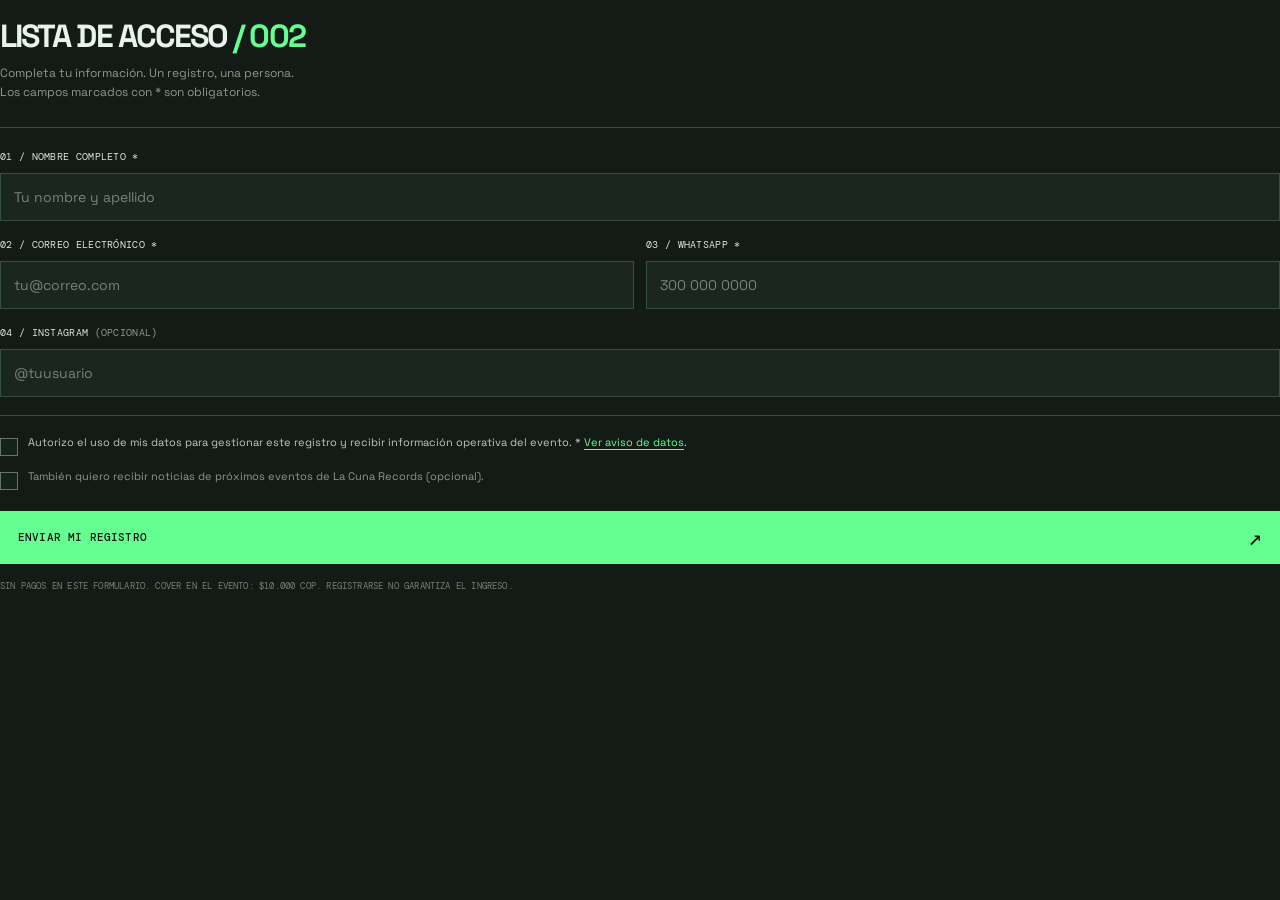
==== formulario-preview.html @ 4467b570 "Add files via upload" ====
<!doctype html>
<html lang="es">
<head>
  <base target="_blank">
  <meta charset="utf-8">
  <meta name="viewport" content="width=device-width, initial-scale=1">
  <link rel="preconnect" href="https://fonts.googleapis.com">
  <link href="https://fonts.googleapis.com/css2?family=DM+Mono:wght@400;500&family=Space+Grotesk:wght@400;500;600;700&display=swap" rel="stylesheet">
  <style>
    :root{--text:#e8f4e9;--mute:#8f978a;--accent:#65ff91;--border:#355041;--bg:#141a15;--red:#f1463c}
    *{box-sizing:border-box}html,body{margin:0;padding:0}body{font-family:'Space Grotesk',Arial,sans-serif;color:var(--text);background:var(--bg);-webkit-font-smoothing:antialiased}
    .mono{font-family:'DM Mono',monospace}.intro{padding:20px 0 25px;border-bottom:1px solid var(--border)}.intro h1{font-size:clamp(22px,3.8vw,32px);letter-spacing:-.06em;font-weight:700;line-height:1.05;margin:0 0 10px}.intro p{font-size:12px;color:var(--mute);line-height:1.6;margin:0}.fields{padding-top:22px}.field{margin-bottom:17px}.field label{display:block;font:10px 'DM Mono',monospace;color:#d8e9dc;letter-spacing:.03em;margin-bottom:10px}.field .optional{color:var(--mute)}.field input{width:100%;height:48px;border:1px solid var(--border);border-radius:0;background:#1a261f;color:#f7f7ed;font-family:inherit;font-size:14px;padding:12px 13px;outline:none;transition:border-color .2s,background .2s}.field input:focus{border-color:var(--accent);background:#22342a}.field input::placeholder{color:#7a8475}.field-grid{display:grid;grid-template-columns:1fr 1fr;gap:12px}.field input:invalid:not(:placeholder-shown){border-color:#bb6854}.checks{margin:18px 0 21px;border-top:1px solid var(--border);padding-top:19px}.check-row{display:flex;align-items:flex-start;gap:10px;margin-bottom:13px}.check-row input{appearance:none;margin:3px 0 0;flex:none;width:18px;height:18px;border:1px solid #687463;cursor:pointer;background:#15221b}.check-row input:checked{background:var(--accent);border-color:var(--accent);box-shadow:inset 0 0 0 4px #15221b}.check-row label{font-size:11px;line-height:1.45;color:#c3c8bd;cursor:pointer}.check-row label a{color:var(--accent);text-decoration:underline;text-underline-offset:3px}.check-row.secondary label{color:var(--mute)}.privacy{margin:8px 0 18px;padding:15px;background:#18261d;border:1px solid #355041;font-size:11px;line-height:1.6;color:#b6bfb0}.privacy strong{color:#eee}.privacy[hidden]{display:none}.privacy a{color:var(--accent)}.submit{border:0;width:100%;min-height:53px;background:var(--accent);color:#12150f;font:500 11px 'DM Mono',monospace;display:flex;align-items:center;justify-content:space-between;cursor:pointer;letter-spacing:.015em;padding:15px 18px;transition:background .2s}.submit:hover{background:#91ffae}.submit:disabled{opacity:.6;cursor:progress}.submit span:last-child{font-size:23px;line-height:.5}.form-caption{color:#777f73;font:9px/1.6 'DM Mono',monospace;letter-spacing:.02em;margin:15px 0 0}.notice{display:none;padding:13px;font-size:12px;line-height:1.5;margin:14px 0;color:#ffb6a0;background:#351d19;border-left:2px solid var(--red)}.notice.visible{display:block}.success{display:none;text-align:left;padding:45px 6px 30px}.success.visible{display:block}.success-star{font-size:55px;color:var(--accent);line-height:1}.success h2{font-size:40px;line-height:.95;letter-spacing:-.07em;margin:21px 0}.success p{color:#b7c0b0;font-size:14px;line-height:1.6}.success-code{background:#15221b;border:1px solid #4e574a;margin:21px 0 15px;padding:18px;font:20px 'DM Mono',monospace;color:var(--accent);display:flex;align-items:center;justify-content:space-between;gap:10px;word-break:break-all}.copy{border:0;background:transparent;color:var(--accent);font:10px 'DM Mono',monospace;cursor:pointer;padding:5px}.success-foot{font-size:11px!important;line-height:1.7!important}.honeypot{position:absolute;left:-10000px;top:-10000px;width:1px;height:1px}.loading-dot{display:inline-block;animation:blink 1s infinite}@keyframes blink{50%{opacity:.2}}
    @media(max-width:460px){.field-grid{grid-template-columns:1fr;gap:0}.intro{padding:17px 0 18px}.fields{padding-top:20px}.field{margin-bottom:15px}.field input{height:45px}.check-row label{font-size:10px}.success h2{font-size:32px}}
    @media(prefers-reduced-motion:reduce){*,*::before,*::after{animation:none!important;transition:none!important}}
  </style>
</head>
<body>
  <div id="form-view">
    <div class="intro"><h1>LISTA DE ACCESO <span style="color:var(--accent)">/ 002</span></h1><p>Completa tu informaci&oacute;n. Un registro, una persona.<br>Los campos marcados con * son obligatorios.</p></div>
    <form id="entry-form">
      <div class="fields">
        <div class="field"><label for="nombre">01 / NOMBRE COMPLETO *</label><input id="nombre" name="nombre" type="text" minlength="3" maxlength="100" placeholder="Tu nombre y apellido" autocomplete="name" required></div>
        <div class="field-grid">
          <div class="field"><label for="correo">02 / CORREO ELECTR&Oacute;NICO *</label><input id="correo" name="correo" type="email" maxlength="160" placeholder="tu@correo.com" autocomplete="email" required></div>
          <div class="field"><label for="whatsapp">03 / WHATSAPP *</label><input id="whatsapp" name="whatsapp" type="tel" maxlength="24" minlength="10" placeholder="300 000 0000" autocomplete="tel" required></div>
        </div>
        <div class="field"><label for="instagram">04 / INSTAGRAM <span class="optional">(OPCIONAL)</span></label><input id="instagram" name="instagram" type="text" maxlength="45" placeholder="@tuusuario" autocomplete="off"></div>
        <div class="honeypot" aria-hidden="true"><label for="sitioWeb">No completar</label><input id="sitioWeb" name="sitioWeb" type="text" tabindex="-1" autocomplete="off"></div>
      </div>
      <div class="checks">
        <div class="check-row"><input type="checkbox" name="consentimiento" id="consentimiento" required><label for="consentimiento">Autorizo el uso de mis datos para gestionar este registro y recibir informaci&oacute;n operativa del evento. * <a href="#" id="privacy-toggle" aria-expanded="false">Ver aviso de datos</a>.</label></div>
        <div class="privacy" id="privacy-details" hidden><strong>Uso de tus datos.</strong> La Cuna Records recopila nombre, correo, WhatsApp e Instagram opcional para gestionar inscripciones, identificar duplicados, informar novedades sobre este evento y atender solicitudes. Para consultas, actualizaci&oacute;n o eliminaci&oacute;n, contacta a <a href="https://www.instagram.com/lacunarecordz/" target="_blank" rel="noopener noreferrer">@lacunarecordz</a>. La lista de personas inscritas no es p&uacute;blica.</div>
        <div class="check-row secondary"><input type="checkbox" name="novedades" id="novedades"><label for="novedades">Tambi&eacute;n quiero recibir noticias de pr&oacute;ximos eventos de La Cuna Records (opcional).</label></div>
      </div>
      <input type="hidden" id="origen" value="">
      <input type="hidden" id="medio" value="">
      <input type="hidden" id="campana" value="">
      <input type="hidden" id="contenido" value="">
      <button class="submit" id="submit-button" type="submit"><span id="submit-label">ENVIAR MI REGISTRO</span><span aria-hidden="true">&#8599;</span></button>
      <div id="notice" class="notice" role="alert" aria-live="assertive"></div>
      <p class="form-caption">SIN PAGOS EN ESTE FORMULARIO. COVER EN EL EVENTO: $10.000 COP. REGISTRARSE NO GARANTIZA EL INGRESO.</p>
    </form>
  </div>
  <div class="success" id="success-view" aria-live="polite" tabindex="-1"><div class="success-star">&#10022;</div><h2>YA EST&Aacute;S<br>EN LA LISTA.</h2><p>Tu registro fue guardado. Conserva el siguiente c&oacute;digo para identificar tu inscripci&oacute;n.</p><div class="success-code"><span id="confirmation-code"></span><button class="copy" id="copy-code" type="button">COPIAR</button></div><p class="success-foot">Nos vemos el 28 de noviembre. Recuerda: el registro no es una entrada pagada ni garantiza el acceso. Sigue a <a href="https://www.instagram.com/lacunarecordz/" target="_blank" rel="noopener noreferrer" style="color:var(--accent)">@lacunarecordz</a> para informaci&oacute;n oficial.</p></div>
  <script>
  (function(){
    'use strict';
    var form=document.getElementById('entry-form');
    var btn=document.getElementById('submit-button');
    var label=document.getElementById('submit-label');
    var notice=document.getElementById('notice');
    var privacy=document.getElementById('privacy-details');
    var toggle=document.getElementById('privacy-toggle');
    function message(text){notice.textContent=text;notice.classList.add('visible');}
    function reset(){btn.disabled=false;label.textContent='ENVIAR MI REGISTRO';}
    toggle.addEventListener('click',function(e){e.preventDefault();privacy.hidden=!privacy.hidden;toggle.setAttribute('aria-expanded',String(!privacy.hidden));});
    form.addEventListener('submit',function(e){
      e.preventDefault();notice.classList.remove('visible');
      if(!form.checkValidity()){form.reportValidity();return;}
      var data={
        nombre:document.getElementById('nombre').value,
        correo:document.getElementById('correo').value,
        whatsapp:document.getElementById('whatsapp').value,
        instagram:document.getElementById('instagram').value,
        sitioWeb:document.getElementById('sitioWeb').value,
        consentimiento:document.getElementById('consentimiento').checked,
        novedades:document.getElementById('novedades').checked,
        origen:document.getElementById('origen').value,
        medio:document.getElementById('medio').value,
        campana:document.getElementById('campana').value,
        contenido:document.getElementById('contenido').value
      };
      // En GitHub esto es solo la vista previa, nunca fingimos haber guardado datos.
      if(!window.google||!google.script||!google.script.run){
        message('Vista previa: todavia no esta conectado Google Sheets. No se guardo ningun dato.');
        return;
      }
      btn.disabled=true;label.innerHTML='GUARDANDO<span class="loading-dot">...</span>';
      google.script.run
        .withSuccessHandler(function(res){
          if(!res||!res.ok){message((res&&res.mensaje)||'No fue posible confirmar el registro.');reset();return;}
          document.getElementById('confirmation-code').textContent=res.codigo;
          document.getElementById('form-view').hidden=true;
          var success=document.getElementById('success-view');success.classList.add('visible');success.focus();
        })
        .withFailureHandler(function(){message('No hay confirmacion de guardado. Contacta al organizador antes de volver a intentar.');reset();})
        .registrar(data);
    });
    document.getElementById('copy-code').addEventListener('click',function(){
      var codigo=document.getElementById('confirmation-code').textContent;
      if(navigator.clipboard&&navigator.clipboard.writeText){navigator.clipboard.writeText(codigo).then(function(){document.getElementById('copy-code').textContent='COPIADO';});}
      else{document.getElementById('copy-code').textContent='GUARDA EL CODIGO';}
    });
  })();
  </script>
</body>
</html>
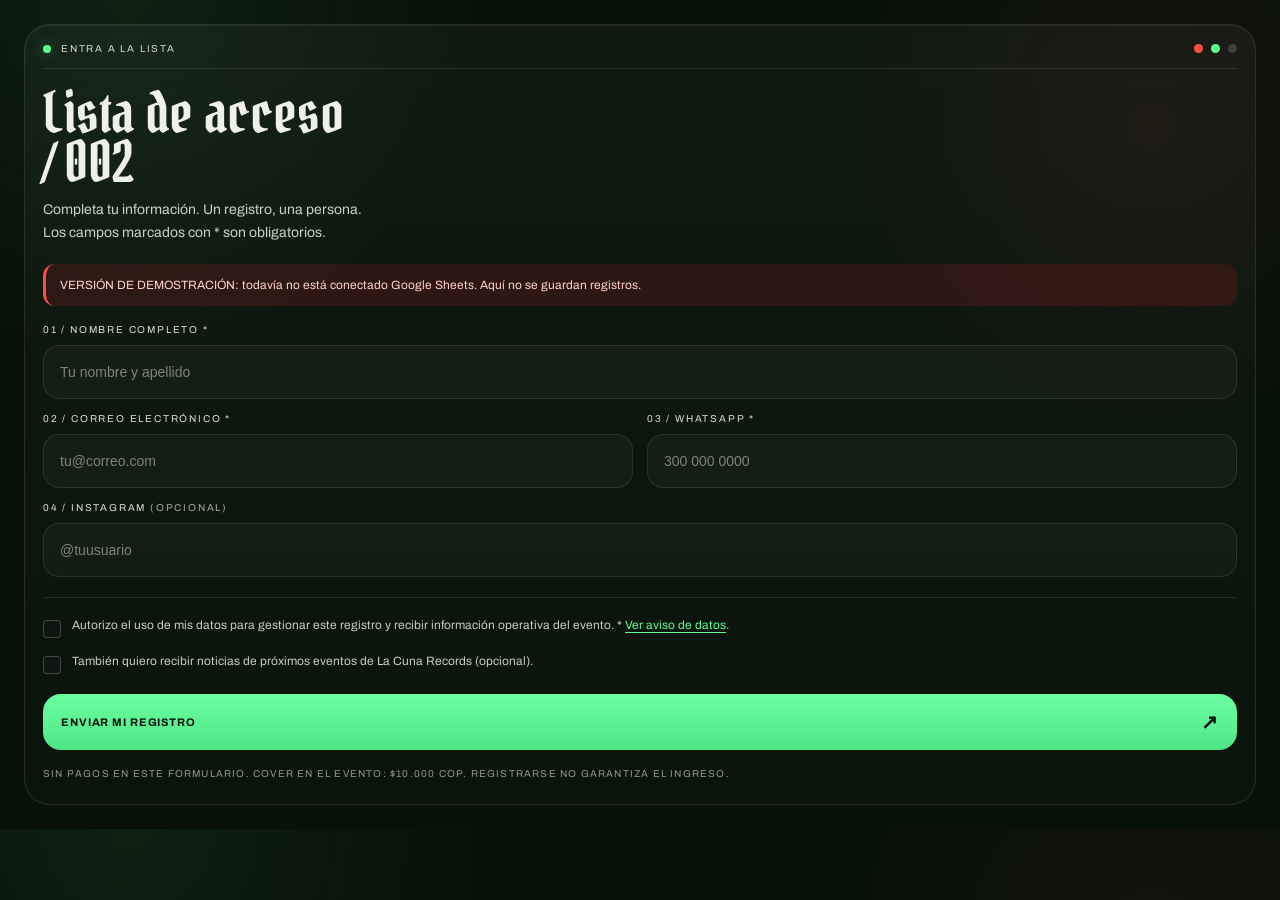
==== commit b57942e1: "Rediseño inmersivo V3: estética, experiencia y formulario (sin cambiar configuración)" ====
--- a/formulario-preview.html
+++ b/formulario-preview.html
@@ -4,44 +4,50 @@
   <base target="_blank">
   <meta charset="utf-8">
   <meta name="viewport" content="width=device-width, initial-scale=1">
-  <link rel="preconnect" href="https://fonts.googleapis.com">
-  <link href="https://fonts.googleapis.com/css2?family=DM+Mono:wght@400;500&family=Space+Grotesk:wght@400;500;600;700&display=swap" rel="stylesheet">
   <style>
-    :root{--text:#e8f4e9;--mute:#8f978a;--accent:#65ff91;--border:#355041;--bg:#141a15;--red:#f1463c}
-    *{box-sizing:border-box}html,body{margin:0;padding:0}body{font-family:'Space Grotesk',Arial,sans-serif;color:var(--text);background:var(--bg);-webkit-font-smoothing:antialiased}
-    .mono{font-family:'DM Mono',monospace}.intro{padding:20px 0 25px;border-bottom:1px solid var(--border)}.intro h1{font-size:clamp(22px,3.8vw,32px);letter-spacing:-.06em;font-weight:700;line-height:1.05;margin:0 0 10px}.intro p{font-size:12px;color:var(--mute);line-height:1.6;margin:0}.fields{padding-top:22px}.field{margin-bottom:17px}.field label{display:block;font:10px 'DM Mono',monospace;color:#d8e9dc;letter-spacing:.03em;margin-bottom:10px}.field .optional{color:var(--mute)}.field input{width:100%;height:48px;border:1px solid var(--border);border-radius:0;background:#1a261f;color:#f7f7ed;font-family:inherit;font-size:14px;padding:12px 13px;outline:none;transition:border-color .2s,background .2s}.field input:focus{border-color:var(--accent);background:#22342a}.field input::placeholder{color:#7a8475}.field-grid{display:grid;grid-template-columns:1fr 1fr;gap:12px}.field input:invalid:not(:placeholder-shown){border-color:#bb6854}.checks{margin:18px 0 21px;border-top:1px solid var(--border);padding-top:19px}.check-row{display:flex;align-items:flex-start;gap:10px;margin-bottom:13px}.check-row input{appearance:none;margin:3px 0 0;flex:none;width:18px;height:18px;border:1px solid #687463;cursor:pointer;background:#15221b}.check-row input:checked{background:var(--accent);border-color:var(--accent);box-shadow:inset 0 0 0 4px #15221b}.check-row label{font-size:11px;line-height:1.45;color:#c3c8bd;cursor:pointer}.check-row label a{color:var(--accent);text-decoration:underline;text-underline-offset:3px}.check-row.secondary label{color:var(--mute)}.privacy{margin:8px 0 18px;padding:15px;background:#18261d;border:1px solid #355041;font-size:11px;line-height:1.6;color:#b6bfb0}.privacy strong{color:#eee}.privacy[hidden]{display:none}.privacy a{color:var(--accent)}.submit{border:0;width:100%;min-height:53px;background:var(--accent);color:#12150f;font:500 11px 'DM Mono',monospace;display:flex;align-items:center;justify-content:space-between;cursor:pointer;letter-spacing:.015em;padding:15px 18px;transition:background .2s}.submit:hover{background:#91ffae}.submit:disabled{opacity:.6;cursor:progress}.submit span:last-child{font-size:23px;line-height:.5}.form-caption{color:#777f73;font:9px/1.6 'DM Mono',monospace;letter-spacing:.02em;margin:15px 0 0}.notice{display:none;padding:13px;font-size:12px;line-height:1.5;margin:14px 0;color:#ffb6a0;background:#351d19;border-left:2px solid var(--red)}.notice.visible{display:block}.success{display:none;text-align:left;padding:45px 6px 30px}.success.visible{display:block}.success-star{font-size:55px;color:var(--accent);line-height:1}.success h2{font-size:40px;line-height:.95;letter-spacing:-.07em;margin:21px 0}.success p{color:#b7c0b0;font-size:14px;line-height:1.6}.success-code{background:#15221b;border:1px solid #4e574a;margin:21px 0 15px;padding:18px;font:20px 'DM Mono',monospace;color:var(--accent);display:flex;align-items:center;justify-content:space-between;gap:10px;word-break:break-all}.copy{border:0;background:transparent;color:var(--accent);font:10px 'DM Mono',monospace;cursor:pointer;padding:5px}.success-foot{font-size:11px!important;line-height:1.7!important}.honeypot{position:absolute;left:-10000px;top:-10000px;width:1px;height:1px}.loading-dot{display:inline-block;animation:blink 1s infinite}@keyframes blink{50%{opacity:.2}}
-    @media(max-width:460px){.field-grid{grid-template-columns:1fr;gap:0}.intro{padding:17px 0 18px}.fields{padding-top:20px}.field{margin-bottom:15px}.field input{height:45px}.check-row label{font-size:10px}.success h2{font-size:32px}}
-    @media(prefers-reduced-motion:reduce){*,*::before,*::after{animation:none!important;transition:none!important}}
+    @import url('https://fonts.googleapis.com/css2?family=Archivo:wght@400;500;600;700;800;900&family=Pirata+One&display=swap');
+    :root{--bg:#071009;--panel:rgba(11,16,13,.96);--panel-2:rgba(255,255,255,.03);--line:rgba(255,255,255,.10);--text:#f0f0ea;--mute:#a2aaa3;--green:#5cff92;--red:#ff4f42}
+    *{box-sizing:border-box}html,body{margin:0;padding:0}body{font-family:'Archivo',Arial,sans-serif;color:var(--text);background:radial-gradient(circle at 10% 0%,rgba(92,255,146,.07),transparent 25%),radial-gradient(circle at 90% 15%,rgba(255,79,66,.06),transparent 22%),var(--bg);-webkit-font-smoothing:antialiased;padding:24px}.shell{background:linear-gradient(180deg,rgba(255,255,255,.04),rgba(255,255,255,.015));border:1px solid var(--line);border-radius:26px;padding:18px 18px 22px;box-shadow:inset 0 1px 0 rgba(255,255,255,.05)}.shell-top{display:flex;align-items:center;justify-content:space-between;gap:12px;padding-bottom:14px;border-bottom:1px solid var(--line);margin-bottom:20px}.micro{font-size:10px;letter-spacing:.18em;text-transform:uppercase;color:#d2d7d0;display:inline-flex;align-items:center;gap:10px}.dot{width:8px;height:8px;border-radius:50%;background:var(--green);display:inline-block;box-shadow:0 0 14px rgba(92,255,146,.4)}.dots{display:flex;gap:8px}.dots i{display:block;width:9px;height:9px;border-radius:50%;background:rgba(255,255,255,.16)}.dots i:first-child{background:var(--red)}.dots i:nth-child(2){background:var(--green)}.intro h1{font-family:'Pirata One',Georgia,serif;font-size:56px;line-height:.88;font-weight:400;margin:0 0 10px}.intro p{font-size:14px;line-height:1.65;color:#cad0ca;margin:0 0 20px}.notice{display:block;padding:12px 14px;font-size:12px;line-height:1.55;margin:0 0 18px;color:#ffd2c7;background:rgba(95,25,21,.38);border-left:3px solid var(--red);border-radius:12px}.fields{display:grid;gap:14px}.field label{display:block;font-size:10px;letter-spacing:.18em;text-transform:uppercase;color:#d9ddd8;margin-bottom:10px}.field .optional{color:var(--mute)}.field input{width:100%;height:54px;border:1px solid var(--line);border-radius:16px;background:rgba(255,255,255,.03);color:var(--text);padding:0 16px;font-size:14px;outline:none;transition:border-color .2s,box-shadow .2s,background .2s}.field input:focus{border-color:rgba(92,255,146,.55);box-shadow:0 0 0 3px rgba(92,255,146,.09);background:rgba(255,255,255,.05)}.field input::placeholder{color:#7d857d}.field-grid{display:grid;grid-template-columns:1fr 1fr;gap:14px}.field input:invalid:not(:placeholder-shown){border-color:rgba(255,79,66,.6)}.checks{margin:20px 0;border-top:1px solid var(--line);padding-top:18px}.check-row{display:flex;align-items:flex-start;gap:11px;margin-bottom:14px}.check-row input{appearance:none;margin:4px 0 0;flex:none;width:18px;height:18px;border:1px solid rgba(255,255,255,.22);border-radius:4px;background:#0d1610;cursor:pointer}.check-row input:checked{background:var(--green);border-color:var(--green);box-shadow:inset 0 0 0 4px #0d1610}.check-row label{font-size:12px;line-height:1.55;color:#c7cdc6;cursor:pointer}.check-row label a{color:var(--green);text-decoration:underline;text-underline-offset:3px}.privacy{margin:8px 0 18px;padding:15px 16px;background:rgba(255,255,255,.03);border:1px solid var(--line);border-radius:16px;font-size:12px;line-height:1.65;color:#bbc3ba}.privacy strong{color:#fff}.privacy[hidden]{display:none}.privacy a{color:var(--green)}.submit{border:0;width:100%;min-height:56px;border-radius:18px;background:linear-gradient(180deg,#6bffa2,#4fe484);color:#091109;font:700 11px 'Archivo',Arial,sans-serif;display:flex;align-items:center;justify-content:space-between;cursor:pointer;letter-spacing:.08em;text-transform:uppercase;padding:16px 18px;transition:transform .2s,filter .2s}.submit:hover{transform:translateY(-1px);filter:saturate(1.06)}.submit:disabled{opacity:.65;cursor:progress}.submit span:last-child{font-size:20px;line-height:1}.form-caption{color:#8f978f;font-size:10px;line-height:1.7;letter-spacing:.12em;text-transform:uppercase;margin:15px 0 0}.error-notice{display:none;padding:13px 14px;font-size:12px;line-height:1.55;margin:14px 0;color:#ffcabf;background:rgba(90,28,23,.4);border-left:2px solid var(--red);border-radius:12px}.error-notice.visible{display:block}.success{display:none;padding:40px 6px 16px}.success.visible{display:block}.success-star{font-size:40px;color:var(--green);line-height:1}.success h2{font-family:'Pirata One',Georgia,serif;font-size:58px;line-height:.85;font-weight:400;margin:14px 0 14px}.success p{color:#c3cbc3;font-size:14px;line-height:1.65}.success-code{background:rgba(255,255,255,.03);border:1px solid var(--line);border-radius:18px;margin:21px 0 15px;padding:18px;display:flex;align-items:center;justify-content:space-between;gap:10px;word-break:break-all}.success-code span{font-size:19px;letter-spacing:.12em;color:var(--green)}.copy{border:0;background:transparent;color:var(--green);font:700 10px 'Archivo',Arial,sans-serif;cursor:pointer;padding:5px;text-transform:uppercase;letter-spacing:.1em}.success-foot{font-size:11px!important;line-height:1.75!important}.honeypot{position:absolute;left:-10000px;top:-10000px;width:1px;height:1px}.loading-dot{display:inline-block;animation:blink 1s infinite}@keyframes blink{50%{opacity:.2}}@media(max-width:620px){body{padding:14px}.shell{padding:14px}.intro h1{font-size:46px}.field-grid{grid-template-columns:1fr}.field input{height:50px}.success h2{font-size:48px}}@media(prefers-reduced-motion:reduce){*,*::before,*::after{animation:none!important;transition:none!important}}
   </style>
 </head>
 <body>
-  <div id="form-view">
-    <div class="intro"><h1>LISTA DE ACCESO <span style="color:var(--accent)">/ 002</span></h1><p>Completa tu informaci&oacute;n. Un registro, una persona.<br>Los campos marcados con * son obligatorios.</p></div>
+  <div id="form-view" class="shell">
+    <div class="shell-top"><span class="micro"><span class="dot"></span> ENTRA A LA LISTA</span><span class="dots" aria-hidden="true"><i></i><i></i><i></i></span></div>
+    <div class="intro"><h1>Lista de acceso<br>/ 002</h1><p>Completa tu información. Un registro, una persona.<br>Los campos marcados con * son obligatorios.</p></div>
+    <div class="notice">VERSIÓN DE DEMOSTRACIÓN: todavía no está conectado Google Sheets. Aquí no se guardan registros.</div>
     <form id="entry-form">
       <div class="fields">
         <div class="field"><label for="nombre">01 / NOMBRE COMPLETO *</label><input id="nombre" name="nombre" type="text" minlength="3" maxlength="100" placeholder="Tu nombre y apellido" autocomplete="name" required></div>
         <div class="field-grid">
-          <div class="field"><label for="correo">02 / CORREO ELECTR&Oacute;NICO *</label><input id="correo" name="correo" type="email" maxlength="160" placeholder="tu@correo.com" autocomplete="email" required></div>
+          <div class="field"><label for="correo">02 / CORREO ELECTRÓNICO *</label><input id="correo" name="correo" type="email" maxlength="160" placeholder="tu@correo.com" autocomplete="email" required></div>
           <div class="field"><label for="whatsapp">03 / WHATSAPP *</label><input id="whatsapp" name="whatsapp" type="tel" maxlength="24" minlength="10" placeholder="300 000 0000" autocomplete="tel" required></div>
         </div>
         <div class="field"><label for="instagram">04 / INSTAGRAM <span class="optional">(OPCIONAL)</span></label><input id="instagram" name="instagram" type="text" maxlength="45" placeholder="@tuusuario" autocomplete="off"></div>
         <div class="honeypot" aria-hidden="true"><label for="sitioWeb">No completar</label><input id="sitioWeb" name="sitioWeb" type="text" tabindex="-1" autocomplete="off"></div>
       </div>
       <div class="checks">
-        <div class="check-row"><input type="checkbox" name="consentimiento" id="consentimiento" required><label for="consentimiento">Autorizo el uso de mis datos para gestionar este registro y recibir informaci&oacute;n operativa del evento. * <a href="#" id="privacy-toggle" aria-expanded="false">Ver aviso de datos</a>.</label></div>
-        <div class="privacy" id="privacy-details" hidden><strong>Uso de tus datos.</strong> La Cuna Records recopila nombre, correo, WhatsApp e Instagram opcional para gestionar inscripciones, identificar duplicados, informar novedades sobre este evento y atender solicitudes. Para consultas, actualizaci&oacute;n o eliminaci&oacute;n, contacta a <a href="https://www.instagram.com/lacunarecordz/" target="_blank" rel="noopener noreferrer">@lacunarecordz</a>. La lista de personas inscritas no es p&uacute;blica.</div>
-        <div class="check-row secondary"><input type="checkbox" name="novedades" id="novedades"><label for="novedades">Tambi&eacute;n quiero recibir noticias de pr&oacute;ximos eventos de La Cuna Records (opcional).</label></div>
+        <div class="check-row"><input type="checkbox" name="consentimiento" id="consentimiento" required><label for="consentimiento">Autorizo el uso de mis datos para gestionar este registro y recibir información operativa del evento. * <a href="#" id="privacy-toggle" aria-expanded="false">Ver aviso de datos</a>.</label></div>
+        <div class="privacy" id="privacy-details" hidden><strong>Uso de tus datos.</strong> La Cuna Records recopila nombre, correo, WhatsApp e Instagram opcional para gestionar inscripciones, identificar duplicados, informar novedades sobre este evento y atender solicitudes. Para consultas, actualización o eliminación, contacta a <a href="https://www.instagram.com/lacunarecordz/" target="_blank" rel="noopener noreferrer">@lacunarecordz</a>. La lista de personas inscritas no es pública.</div>
+        <div class="check-row"><input type="checkbox" name="novedades" id="novedades"><label for="novedades">También quiero recibir noticias de próximos eventos de La Cuna Records (opcional).</label></div>
       </div>
       <input type="hidden" id="origen" value="">
       <input type="hidden" id="medio" value="">
       <input type="hidden" id="campana" value="">
       <input type="hidden" id="contenido" value="">
-      <button class="submit" id="submit-button" type="submit"><span id="submit-label">ENVIAR MI REGISTRO</span><span aria-hidden="true">&#8599;</span></button>
-      <div id="notice" class="notice" role="alert" aria-live="assertive"></div>
+      <button class="submit" id="submit-button" type="submit"><span id="submit-label">Enviar mi registro</span><span aria-hidden="true">↗</span></button>
+      <div id="notice" class="error-notice" role="alert" aria-live="assertive"></div>
       <p class="form-caption">SIN PAGOS EN ESTE FORMULARIO. COVER EN EL EVENTO: $10.000 COP. REGISTRARSE NO GARANTIZA EL INGRESO.</p>
     </form>
   </div>
-  <div class="success" id="success-view" aria-live="polite" tabindex="-1"><div class="success-star">&#10022;</div><h2>YA EST&Aacute;S<br>EN LA LISTA.</h2><p>Tu registro fue guardado. Conserva el siguiente c&oacute;digo para identificar tu inscripci&oacute;n.</p><div class="success-code"><span id="confirmation-code"></span><button class="copy" id="copy-code" type="button">COPIAR</button></div><p class="success-foot">Nos vemos el 28 de noviembre. Recuerda: el registro no es una entrada pagada ni garantiza el acceso. Sigue a <a href="https://www.instagram.com/lacunarecordz/" target="_blank" rel="noopener noreferrer" style="color:var(--accent)">@lacunarecordz</a> para informaci&oacute;n oficial.</p></div>
+
+  <div class="success" id="success-view" aria-live="polite" tabindex="-1">
+    <div class="success-star">✦</div>
+    <h2>Ya estás<br>en la lista.</h2>
+    <p>Tu registro fue guardado. Conserva el siguiente código para identificar tu inscripción.</p>
+    <div class="success-code"><span id="confirmation-code"></span><button class="copy" id="copy-code" type="button">Copiar</button></div>
+    <p class="success-foot">Nos vemos el 28 de noviembre. Recuerda: el registro no es una entrada pagada ni garantiza el acceso. Sigue a <a href="https://www.instagram.com/lacunarecordz/" target="_blank" rel="noopener noreferrer" style="color:var(--green)">@lacunarecordz</a> para información oficial.</p>
+  </div>
+
   <script>
   (function(){
     'use strict';
@@ -52,7 +58,7 @@
     var privacy=document.getElementById('privacy-details');
     var toggle=document.getElementById('privacy-toggle');
     function message(text){notice.textContent=text;notice.classList.add('visible');}
-    function reset(){btn.disabled=false;label.textContent='ENVIAR MI REGISTRO';}
+    function reset(){btn.disabled=false;label.textContent='Enviar mi registro';}
     toggle.addEventListener('click',function(e){e.preventDefault();privacy.hidden=!privacy.hidden;toggle.setAttribute('aria-expanded',String(!privacy.hidden));});
     form.addEventListener('submit',function(e){
       e.preventDefault();notice.classList.remove('visible');
@@ -70,12 +76,11 @@
         campana:document.getElementById('campana').value,
         contenido:document.getElementById('contenido').value
       };
-      // En GitHub esto es solo la vista previa, nunca fingimos haber guardado datos.
       if(!window.google||!google.script||!google.script.run){
-        message('Vista previa: todavia no esta conectado Google Sheets. No se guardo ningun dato.');
+        message('Vista previa: todavía no está conectado Google Sheets. No se guardó ningún dato.');
         return;
       }
-      btn.disabled=true;label.innerHTML='GUARDANDO<span class="loading-dot">...</span>';
+      btn.disabled=true;label.innerHTML='Guardando<span class="loading-dot">...</span>';
       google.script.run
         .withSuccessHandler(function(res){
           if(!res||!res.ok){message((res&&res.mensaje)||'No fue posible confirmar el registro.');reset();return;}
@@ -83,15 +88,15 @@
           document.getElementById('form-view').hidden=true;
           var success=document.getElementById('success-view');success.classList.add('visible');success.focus();
         })
-        .withFailureHandler(function(){message('No hay confirmacion de guardado. Contacta al organizador antes de volver a intentar.');reset();})
+        .withFailureHandler(function(){message('No hay confirmación de guardado. Contacta al organizador antes de volver a intentar.');reset();})
         .registrar(data);
     });
     document.getElementById('copy-code').addEventListener('click',function(){
       var codigo=document.getElementById('confirmation-code').textContent;
-      if(navigator.clipboard&&navigator.clipboard.writeText){navigator.clipboard.writeText(codigo).then(function(){document.getElementById('copy-code').textContent='COPIADO';});}
-      else{document.getElementById('copy-code').textContent='GUARDA EL CODIGO';}
+      if(navigator.clipboard&&navigator.clipboard.writeText){navigator.clipboard.writeText(codigo).then(function(){document.getElementById('copy-code').textContent='Copiado';});}
+      else{document.getElementById('copy-code').textContent='Guarda el código';}
     });
   })();
   </script>
 </body>
-</html>
+</html>
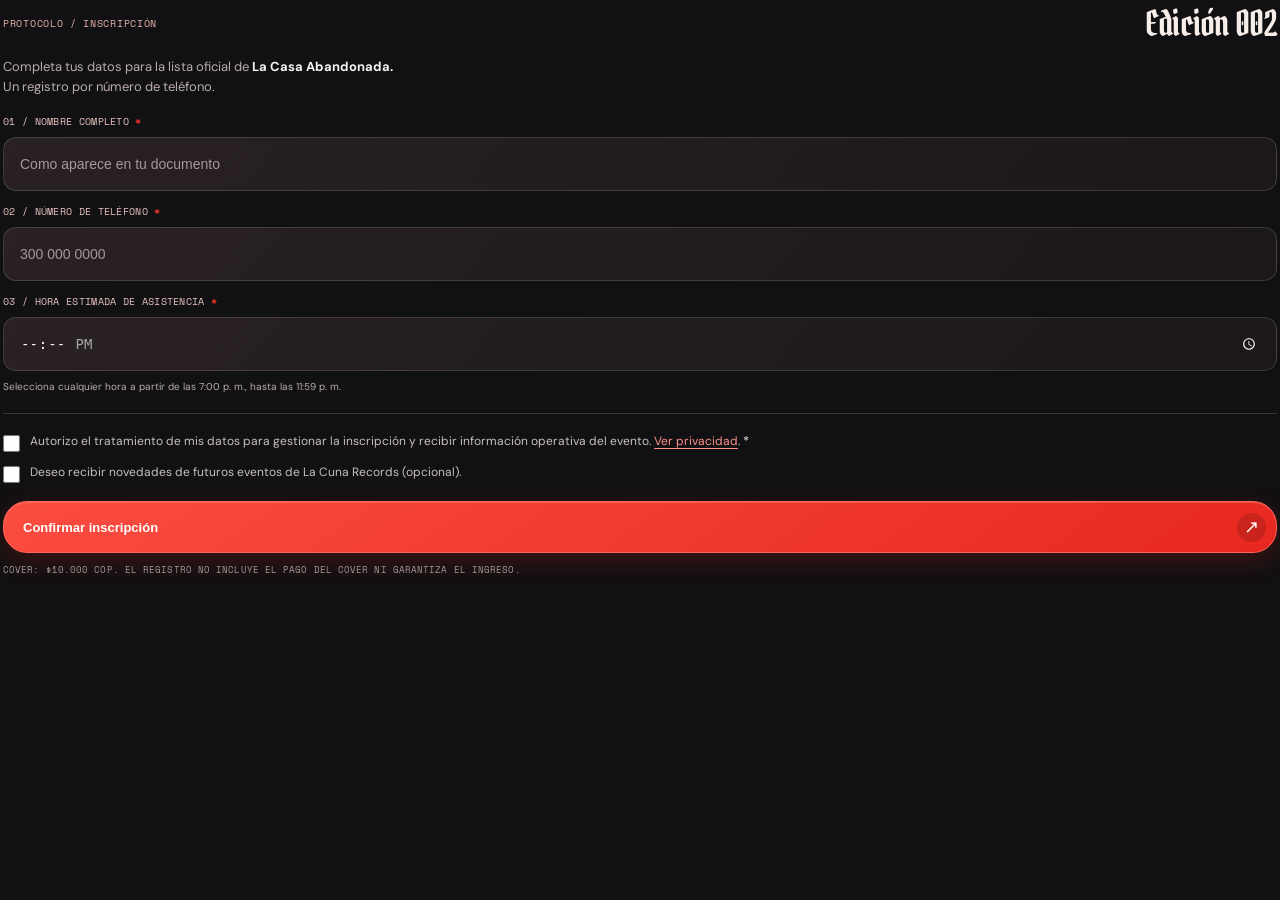
==== commit 2ddb7291: "Rediseño V4 cinematográfico con modal y registro nombre teléfono hora" ====
--- a/formulario-preview.html
+++ b/formulario-preview.html
@@ -4,99 +4,108 @@
   <base target="_blank">
   <meta charset="utf-8">
   <meta name="viewport" content="width=device-width, initial-scale=1">
+  <link rel="preconnect" href="https://fonts.googleapis.com">
+  <link href="https://fonts.googleapis.com/css2?family=DM+Sans:wght@400;500;600;700;800&family=Pirata+One&family=Space+Mono:wght@400;700&display=swap" rel="stylesheet">
   <style>
-    @import url('https://fonts.googleapis.com/css2?family=Archivo:wght@400;500;600;700;800;900&family=Pirata+One&display=swap');
-    :root{--bg:#071009;--panel:rgba(11,16,13,.96);--panel-2:rgba(255,255,255,.03);--line:rgba(255,255,255,.10);--text:#f0f0ea;--mute:#a2aaa3;--green:#5cff92;--red:#ff4f42}
-    *{box-sizing:border-box}html,body{margin:0;padding:0}body{font-family:'Archivo',Arial,sans-serif;color:var(--text);background:radial-gradient(circle at 10% 0%,rgba(92,255,146,.07),transparent 25%),radial-gradient(circle at 90% 15%,rgba(255,79,66,.06),transparent 22%),var(--bg);-webkit-font-smoothing:antialiased;padding:24px}.shell{background:linear-gradient(180deg,rgba(255,255,255,.04),rgba(255,255,255,.015));border:1px solid var(--line);border-radius:26px;padding:18px 18px 22px;box-shadow:inset 0 1px 0 rgba(255,255,255,.05)}.shell-top{display:flex;align-items:center;justify-content:space-between;gap:12px;padding-bottom:14px;border-bottom:1px solid var(--line);margin-bottom:20px}.micro{font-size:10px;letter-spacing:.18em;text-transform:uppercase;color:#d2d7d0;display:inline-flex;align-items:center;gap:10px}.dot{width:8px;height:8px;border-radius:50%;background:var(--green);display:inline-block;box-shadow:0 0 14px rgba(92,255,146,.4)}.dots{display:flex;gap:8px}.dots i{display:block;width:9px;height:9px;border-radius:50%;background:rgba(255,255,255,.16)}.dots i:first-child{background:var(--red)}.dots i:nth-child(2){background:var(--green)}.intro h1{font-family:'Pirata One',Georgia,serif;font-size:56px;line-height:.88;font-weight:400;margin:0 0 10px}.intro p{font-size:14px;line-height:1.65;color:#cad0ca;margin:0 0 20px}.notice{display:block;padding:12px 14px;font-size:12px;line-height:1.55;margin:0 0 18px;color:#ffd2c7;background:rgba(95,25,21,.38);border-left:3px solid var(--red);border-radius:12px}.fields{display:grid;gap:14px}.field label{display:block;font-size:10px;letter-spacing:.18em;text-transform:uppercase;color:#d9ddd8;margin-bottom:10px}.field .optional{color:var(--mute)}.field input{width:100%;height:54px;border:1px solid var(--line);border-radius:16px;background:rgba(255,255,255,.03);color:var(--text);padding:0 16px;font-size:14px;outline:none;transition:border-color .2s,box-shadow .2s,background .2s}.field input:focus{border-color:rgba(92,255,146,.55);box-shadow:0 0 0 3px rgba(92,255,146,.09);background:rgba(255,255,255,.05)}.field input::placeholder{color:#7d857d}.field-grid{display:grid;grid-template-columns:1fr 1fr;gap:14px}.field input:invalid:not(:placeholder-shown){border-color:rgba(255,79,66,.6)}.checks{margin:20px 0;border-top:1px solid var(--line);padding-top:18px}.check-row{display:flex;align-items:flex-start;gap:11px;margin-bottom:14px}.check-row input{appearance:none;margin:4px 0 0;flex:none;width:18px;height:18px;border:1px solid rgba(255,255,255,.22);border-radius:4px;background:#0d1610;cursor:pointer}.check-row input:checked{background:var(--green);border-color:var(--green);box-shadow:inset 0 0 0 4px #0d1610}.check-row label{font-size:12px;line-height:1.55;color:#c7cdc6;cursor:pointer}.check-row label a{color:var(--green);text-decoration:underline;text-underline-offset:3px}.privacy{margin:8px 0 18px;padding:15px 16px;background:rgba(255,255,255,.03);border:1px solid var(--line);border-radius:16px;font-size:12px;line-height:1.65;color:#bbc3ba}.privacy strong{color:#fff}.privacy[hidden]{display:none}.privacy a{color:var(--green)}.submit{border:0;width:100%;min-height:56px;border-radius:18px;background:linear-gradient(180deg,#6bffa2,#4fe484);color:#091109;font:700 11px 'Archivo',Arial,sans-serif;display:flex;align-items:center;justify-content:space-between;cursor:pointer;letter-spacing:.08em;text-transform:uppercase;padding:16px 18px;transition:transform .2s,filter .2s}.submit:hover{transform:translateY(-1px);filter:saturate(1.06)}.submit:disabled{opacity:.65;cursor:progress}.submit span:last-child{font-size:20px;line-height:1}.form-caption{color:#8f978f;font-size:10px;line-height:1.7;letter-spacing:.12em;text-transform:uppercase;margin:15px 0 0}.error-notice{display:none;padding:13px 14px;font-size:12px;line-height:1.55;margin:14px 0;color:#ffcabf;background:rgba(90,28,23,.4);border-left:2px solid var(--red);border-radius:12px}.error-notice.visible{display:block}.success{display:none;padding:40px 6px 16px}.success.visible{display:block}.success-star{font-size:40px;color:var(--green);line-height:1}.success h2{font-family:'Pirata One',Georgia,serif;font-size:58px;line-height:.85;font-weight:400;margin:14px 0 14px}.success p{color:#c3cbc3;font-size:14px;line-height:1.65}.success-code{background:rgba(255,255,255,.03);border:1px solid var(--line);border-radius:18px;margin:21px 0 15px;padding:18px;display:flex;align-items:center;justify-content:space-between;gap:10px;word-break:break-all}.success-code span{font-size:19px;letter-spacing:.12em;color:var(--green)}.copy{border:0;background:transparent;color:var(--green);font:700 10px 'Archivo',Arial,sans-serif;cursor:pointer;padding:5px;text-transform:uppercase;letter-spacing:.1em}.success-foot{font-size:11px!important;line-height:1.75!important}.honeypot{position:absolute;left:-10000px;top:-10000px;width:1px;height:1px}.loading-dot{display:inline-block;animation:blink 1s infinite}@keyframes blink{50%{opacity:.2}}@media(max-width:620px){body{padding:14px}.shell{padding:14px}.intro h1{font-size:46px}.field-grid{grid-template-columns:1fr}.field input{height:50px}.success h2{font-size:48px}}@media(prefers-reduced-motion:reduce){*,*::before,*::after{animation:none!important;transition:none!important}}
+    :root{--red:#fc392b;--green:#63f8a0;--white:#f6f4f0;--muted:#b9acad;--line:rgba(255,255,255,.16)}
+    *{box-sizing:border-box}
+    html,body{margin:0;padding:0;min-height:100%;background:#111012;color:var(--white);font-family:'DM Sans',Arial,sans-serif;-webkit-font-smoothing:antialiased}
+    body{padding:6px 3px 8px}
+    .mono,.number-label,.small-top,.form-foot,.error-message,.success-code,.consent-note{font-family:'Space Mono',monospace}
+    .form-top{padding:0 0 16px;display:flex;align-items:center;justify-content:space-between;gap:14px}.form-top span{color:#e8b3ae;font-family:'Space Mono',monospace;letter-spacing:.07em;font-size:10px}
+    .form-top strong{font-family:'Pirata One',Georgia,serif;font-size:35px;font-weight:400;line-height:1;color:#f7eee9;letter-spacing:-.02em}
+    .intro{margin:0 0 19px;color:var(--muted);font-size:13px;line-height:1.5;max-width:400px}.intro strong{color:var(--white)}
+    form{display:grid;gap:14px}
+    .field{display:flex;flex-direction:column;gap:8px}
+    .number-label{color:#e8c4c1;letter-spacing:.03em;font-size:10px;line-height:1.4}
+    .number-label em{font-style:normal;color:var(--red)}
+    .input-wrap{position:relative}
+    input[type=text],input[type=tel],input[type=time]{width:100%;height:54px;background:linear-gradient(130deg,rgba(51,41,45,.7),rgba(32,27,30,.73));border:1px solid rgba(255,255,255,.14);border-radius:13px;color:#fff;padding:0 16px;font-size:14px;outline:none;transition:background .2s,border-color .2s,box-shadow .2s;appearance:auto}
+    input[type=time]{color-scheme:dark;cursor:pointer}
+    input::placeholder{color:#a3999b;opacity:1}
+    input:focus{border-color:rgba(252,71,60,.76);box-shadow:0 0 0 3px rgba(252,57,43,.08);background:#292124}
+    input:user-invalid{border-color:#ce5b58}
+    .time-help{color:#bbaead;font-size:10px;line-height:1.5;margin:0 0 2px}
+    .consents{border-top:1px solid var(--line);margin-top:3px;padding-top:18px;display:grid;gap:11px}
+    .check{display:flex;align-items:flex-start;gap:10px}.check input{flex-shrink:0;margin:3px 0 0;width:17px;height:17px;accent-color:var(--red);cursor:pointer}.check label{font-size:12px;line-height:1.5;color:#cabfc0;cursor:pointer}.check a{color:#ff9189;text-decoration:underline;text-underline-offset:3px}
+    .submit{margin-top:4px;width:100%;min-height:52px;padding:10px 10px 10px 19px;border-radius:24px;border:1px solid #ff6256;color:white;font-weight:800;font-size:13px;background:linear-gradient(145deg,#fb4c40,#e72820);display:flex;align-items:center;justify-content:space-between;gap:8px;cursor:pointer;box-shadow:0 8px 26px rgba(241,40,31,.2),inset 0 1px 0 rgba(255,255,255,.18);transition:transform .22s,filter .22s}
+    .submit:hover{transform:translateY(-2px);filter:brightness(1.1)}.submit:disabled{cursor:wait;opacity:.7}
+    .submit i{font-style:normal;background:rgba(0,0,0,.13);width:29px;height:29px;display:grid;place-items:center;border-radius:50%;font-weight:400;font-size:18px}
+    .form-foot{color:#a7999b;line-height:1.55;font-size:9px;letter-spacing:.01em;margin:10px 0 0}
+    .error-message{display:none;margin-top:3px;background:rgba(252,57,43,.13);border:1px solid rgba(252,57,43,.34);border-radius:12px;color:#ffbab5;padding:12px 13px;font-size:10px;line-height:1.5}.error-message.active{display:block}
+    .demo-message{padding:9px 12px;margin:0 0 15px;border:1px solid rgba(252,57,43,.28);border-radius:9px;background:rgba(252,57,43,.09);color:#ffaaa6;font-size:11px;line-height:1.5}
+    .bottrap{position:absolute;left:-9999px;top:auto;height:1px;width:1px;overflow:hidden}
+    .success{display:none;text-align:left;padding:40px 5px 25px}.success.active{display:block}.success-icon{font-size:36px;color:var(--green)}.success h2{font-family:'Pirata One',Georgia,serif;font-weight:400;font-size:60px;line-height:.95;margin:10px 0}.success p{font-size:14px;line-height:1.55;color:#c9bec0}.success-code{border:1px solid rgba(99,248,160,.36);border-radius:12px;background:rgba(99,248,160,.06);display:flex;justify-content:space-between;align-items:center;gap:12px;padding:15px;color:#81ffae;font-size:18px}.copy-code{background:none;border:0;color:#e6e8db;cursor:pointer;font-size:10px;padding:8px}.success a{color:#ffafa5}
+    @media(max-width:430px){.form-top strong{font-size:32px}.check label{font-size:11px}.intro{font-size:12px}.success h2{font-size:49px}}
+    @media(prefers-reduced-motion:reduce){*,*::before,*::after{transition:none!important;animation:none!important}}
   </style>
 </head>
 <body>
-  <div id="form-view" class="shell">
-    <div class="shell-top"><span class="micro"><span class="dot"></span> ENTRA A LA LISTA</span><span class="dots" aria-hidden="true"><i></i><i></i><i></i></span></div>
-    <div class="intro"><h1>Lista de acceso<br>/ 002</h1><p>Completa tu información. Un registro, una persona.<br>Los campos marcados con * son obligatorios.</p></div>
-    <div class="notice">VERSIÓN DE DEMOSTRACIÓN: todavía no está conectado Google Sheets. Aquí no se guardan registros.</div>
-    <form id="entry-form">
-      <div class="fields">
-        <div class="field"><label for="nombre">01 / NOMBRE COMPLETO *</label><input id="nombre" name="nombre" type="text" minlength="3" maxlength="100" placeholder="Tu nombre y apellido" autocomplete="name" required></div>
-        <div class="field-grid">
-          <div class="field"><label for="correo">02 / CORREO ELECTRÓNICO *</label><input id="correo" name="correo" type="email" maxlength="160" placeholder="tu@correo.com" autocomplete="email" required></div>
-          <div class="field"><label for="whatsapp">03 / WHATSAPP *</label><input id="whatsapp" name="whatsapp" type="tel" maxlength="24" minlength="10" placeholder="300 000 0000" autocomplete="tel" required></div>
-        </div>
-        <div class="field"><label for="instagram">04 / INSTAGRAM <span class="optional">(OPCIONAL)</span></label><input id="instagram" name="instagram" type="text" maxlength="45" placeholder="@tuusuario" autocomplete="off"></div>
-        <div class="honeypot" aria-hidden="true"><label for="sitioWeb">No completar</label><input id="sitioWeb" name="sitioWeb" type="text" tabindex="-1" autocomplete="off"></div>
-      </div>
-      <div class="checks">
-        <div class="check-row"><input type="checkbox" name="consentimiento" id="consentimiento" required><label for="consentimiento">Autorizo el uso de mis datos para gestionar este registro y recibir información operativa del evento. * <a href="#" id="privacy-toggle" aria-expanded="false">Ver aviso de datos</a>.</label></div>
-        <div class="privacy" id="privacy-details" hidden><strong>Uso de tus datos.</strong> La Cuna Records recopila nombre, correo, WhatsApp e Instagram opcional para gestionar inscripciones, identificar duplicados, informar novedades sobre este evento y atender solicitudes. Para consultas, actualización o eliminación, contacta a <a href="https://www.instagram.com/lacunarecordz/" target="_blank" rel="noopener noreferrer">@lacunarecordz</a>. La lista de personas inscritas no es pública.</div>
-        <div class="check-row"><input type="checkbox" name="novedades" id="novedades"><label for="novedades">También quiero recibir noticias de próximos eventos de La Cuna Records (opcional).</label></div>
-      </div>
-      <input type="hidden" id="origen" value="">
-      <input type="hidden" id="medio" value="">
-      <input type="hidden" id="campana" value="">
-      <input type="hidden" id="contenido" value="">
-      <button class="submit" id="submit-button" type="submit"><span id="submit-label">Enviar mi registro</span><span aria-hidden="true">↗</span></button>
-      <div id="notice" class="error-notice" role="alert" aria-live="assertive"></div>
-      <p class="form-caption">SIN PAGOS EN ESTE FORMULARIO. COVER EN EL EVENTO: $10.000 COP. REGISTRARSE NO GARANTIZA EL INGRESO.</p>
-    </form>
-  </div>
-
-  <div class="success" id="success-view" aria-live="polite" tabindex="-1">
-    <div class="success-star">✦</div>
-    <h2>Ya estás<br>en la lista.</h2>
-    <p>Tu registro fue guardado. Conserva el siguiente código para identificar tu inscripción.</p>
-    <div class="success-code"><span id="confirmation-code"></span><button class="copy" id="copy-code" type="button">Copiar</button></div>
-    <p class="success-foot">Nos vemos el 28 de noviembre. Recuerda: el registro no es una entrada pagada ni garantiza el acceso. Sigue a <a href="https://www.instagram.com/lacunarecordz/" target="_blank" rel="noopener noreferrer" style="color:var(--green)">@lacunarecordz</a> para información oficial.</p>
-  </div>
-
-  <script>
-  (function(){
-    'use strict';
-    var form=document.getElementById('entry-form');
-    var btn=document.getElementById('submit-button');
-    var label=document.getElementById('submit-label');
-    var notice=document.getElementById('notice');
-    var privacy=document.getElementById('privacy-details');
-    var toggle=document.getElementById('privacy-toggle');
-    function message(text){notice.textContent=text;notice.classList.add('visible');}
-    function reset(){btn.disabled=false;label.textContent='Enviar mi registro';}
-    toggle.addEventListener('click',function(e){e.preventDefault();privacy.hidden=!privacy.hidden;toggle.setAttribute('aria-expanded',String(!privacy.hidden));});
-    form.addEventListener('submit',function(e){
-      e.preventDefault();notice.classList.remove('visible');
-      if(!form.checkValidity()){form.reportValidity();return;}
-      var data={
-        nombre:document.getElementById('nombre').value,
-        correo:document.getElementById('correo').value,
-        whatsapp:document.getElementById('whatsapp').value,
-        instagram:document.getElementById('instagram').value,
-        sitioWeb:document.getElementById('sitioWeb').value,
-        consentimiento:document.getElementById('consentimiento').checked,
-        novedades:document.getElementById('novedades').checked,
-        origen:document.getElementById('origen').value,
-        medio:document.getElementById('medio').value,
-        campana:document.getElementById('campana').value,
-        contenido:document.getElementById('contenido').value
-      };
-      if(!window.google||!google.script||!google.script.run){
-        message('Vista previa: todavía no está conectado Google Sheets. No se guardó ningún dato.');
-        return;
-      }
-      btn.disabled=true;label.innerHTML='Guardando<span class="loading-dot">...</span>';
-      google.script.run
-        .withSuccessHandler(function(res){
-          if(!res||!res.ok){message((res&&res.mensaje)||'No fue posible confirmar el registro.');reset();return;}
-          document.getElementById('confirmation-code').textContent=res.codigo;
-          document.getElementById('form-view').hidden=true;
-          var success=document.getElementById('success-view');success.classList.add('visible');success.focus();
-        })
-        .withFailureHandler(function(){message('No hay confirmación de guardado. Contacta al organizador antes de volver a intentar.');reset();})
-        .registrar(data);
-    });
-    document.getElementById('copy-code').addEventListener('click',function(){
-      var codigo=document.getElementById('confirmation-code').textContent;
-      if(navigator.clipboard&&navigator.clipboard.writeText){navigator.clipboard.writeText(codigo).then(function(){document.getElementById('copy-code').textContent='Copiado';});}
-      else{document.getElementById('copy-code').textContent='Guarda el código';}
-    });
-  })();
-  </script>
+<div id="form-view">
+  <div class="form-top"><span>PROTOCOLO / INSCRIPCIÓN</span><strong>Edición 002</strong></div>
+  <p class="intro">Completa tus datos para la lista oficial de <strong>La Casa Abandonada.</strong> Un registro por número de teléfono.</p>
+  <form id="registro" novalidate>
+    <div class="field"><label class="number-label" for="nombre">01 / NOMBRE COMPLETO <em>*</em></label><input id="nombre" name="nombre" type="text" autocomplete="name" placeholder="Como aparece en tu documento" maxlength="100" minlength="3" required></div>
+    <div class="field"><label class="number-label" for="telefono">02 / NÚMERO DE TELÉFONO <em>*</em></label><input id="telefono" name="telefono" type="tel" autocomplete="tel" inputmode="tel" placeholder="300 000 0000" maxlength="25" required></div>
+    <div class="field"><label class="number-label" for="hora">03 / HORA ESTIMADA DE ASISTENCIA <em>*</em></label><input id="hora" name="hora" type="time" min="19:00" max="23:59" step="60" required><p class="time-help">Selecciona cualquier hora a partir de las 7:00 p. m., hasta las 11:59 p. m.</p></div>
+    <div class="bottrap" aria-hidden="true"><label for="sitioWeb">No completar</label><input id="sitioWeb" name="sitioWeb" type="text" tabindex="-1" autocomplete="off"></div>
+    <div class="consents">
+      <div class="check"><input id="consentimiento" type="checkbox" required><label for="consentimiento">Autorizo el tratamiento de mis datos para gestionar la inscripción y recibir información operativa del evento. <a href="https://juancarlos5505-ship-it.github.io/LACUNARECORDZ/privacidad.html" target="_blank" rel="noopener noreferrer">Ver privacidad</a>. <strong>*</strong></label></div>
+      <div class="check"><input id="novedades" type="checkbox"><label for="novedades">Deseo recibir novedades de futuros eventos de La Cuna Records (opcional).</label></div>
+    </div>
+    <input id="origen" type="hidden" value=""><input id="medio" type="hidden" value=""><input id="campana" type="hidden" value=""><input id="contenido" type="hidden" value="">
+    <button class="submit" type="submit" id="submit-button"><span id="submit-label">Confirmar inscripción</span><i aria-hidden="true">↗</i></button>
+    <div class="error-message" id="error-message" role="alert" aria-live="assertive"></div>
+  </form>
+  <p class="form-foot">COVER: $10.000 COP. EL REGISTRO NO INCLUYE EL PAGO DEL COVER NI GARANTIZA EL INGRESO.</p>
+</div>
+<div class="success" id="success-view" role="status" aria-live="polite" tabindex="-1">
+  <span class="success-icon">✣</span><h2>Tu nombre<br>está en la lista.</h2>
+  <p>Tu inscripción fue guardada. Conserva este código para identificarla:</p>
+  <div class="success-code"><span id="confirmation-code"></span><button type="button" class="copy-code" id="copy-code">COPIAR</button></div>
+  <p>Nos vemos el 28 de noviembre. Entrada desde las 7:00 p. m. Recuerda: el registro no equivale a una entrada pagada.</p>
+  <p><a href="https://www.instagram.com/lacunarecordz/" target="_blank" rel="noopener noreferrer">@lacunarecordz ↗</a></p>
+</div>
+<script>
+(() => {
+  'use strict';
+  const form = document.getElementById('registro');
+  const msg = document.getElementById('error-message');
+  const button = document.getElementById('submit-button');
+  const label = document.getElementById('submit-label');
+  const input = (id) => document.getElementById(id);
+  const error = (text) => { msg.textContent = text; msg.classList.add('active'); };
+  const reset = () => { button.disabled = false; label.textContent = 'Confirmar inscripción'; };
+  form.addEventListener('submit', (event) => {
+    event.preventDefault(); msg.classList.remove('active');
+    if (!form.checkValidity()) { form.reportValidity(); return; }
+    const telefono = input('telefono').value.replace(/\D/g, '');
+    const hora = input('hora').value;
+    if (telefono.length < 10 || telefono.length > 15) { error('Revisa tu número de teléfono (10 a 15 dígitos).'); return; }
+    if (!/^([01]\d|2[0-3]):[0-5]\d$/.test(hora) || hora < '19:00' || hora > '23:59') { error('Selecciona una hora entre las 7:00 y las 11:59 p. m.'); return; }
+    if (!input('consentimiento').checked) { error('Autoriza el tratamiento de datos para continuar.'); return; }
+    if (!window.google || !google.script || !google.script.run) { error('Esta es una vista previa. No se guardó ningún dato; el registro se habilitará al conectar Google Sheets.'); return; }
+    button.disabled = true; label.textContent = 'Guardando registro…';
+    const data = {
+      nombre: input('nombre').value, telefono: input('telefono').value, hora,
+      consentimiento: input('consentimiento').checked, novedades: input('novedades').checked,
+      sitioWeb: input('sitioWeb').value, origen: input('origen').value, medio: input('medio').value,
+      campana: input('campana').value, contenido: input('contenido').value
+    };
+    google.script.run.withSuccessHandler((result) => {
+      if (!result?.ok) { error(result?.mensaje || 'No se pudo registrar.'); reset(); return; }
+      input('confirmation-code').textContent = result.codigo;
+      document.getElementById('form-view').hidden = true;
+      const success = document.getElementById('success-view'); success.classList.add('active'); success.focus();
+    }).withFailureHandler(() => {
+      error('No se pudo confirmar el guardado. Contacta al organizador antes de intentar de nuevo.'); reset();
+    }).registrar(data);
+  });
+  input('copy-code').addEventListener('click', () => {
+    const text = input('confirmation-code').textContent;
+    if (navigator.clipboard?.writeText) navigator.clipboard.writeText(text).then(() => { input('copy-code').textContent = 'COPIADO'; });
+  });
+})();
+</script>
 </body>
 </html>
